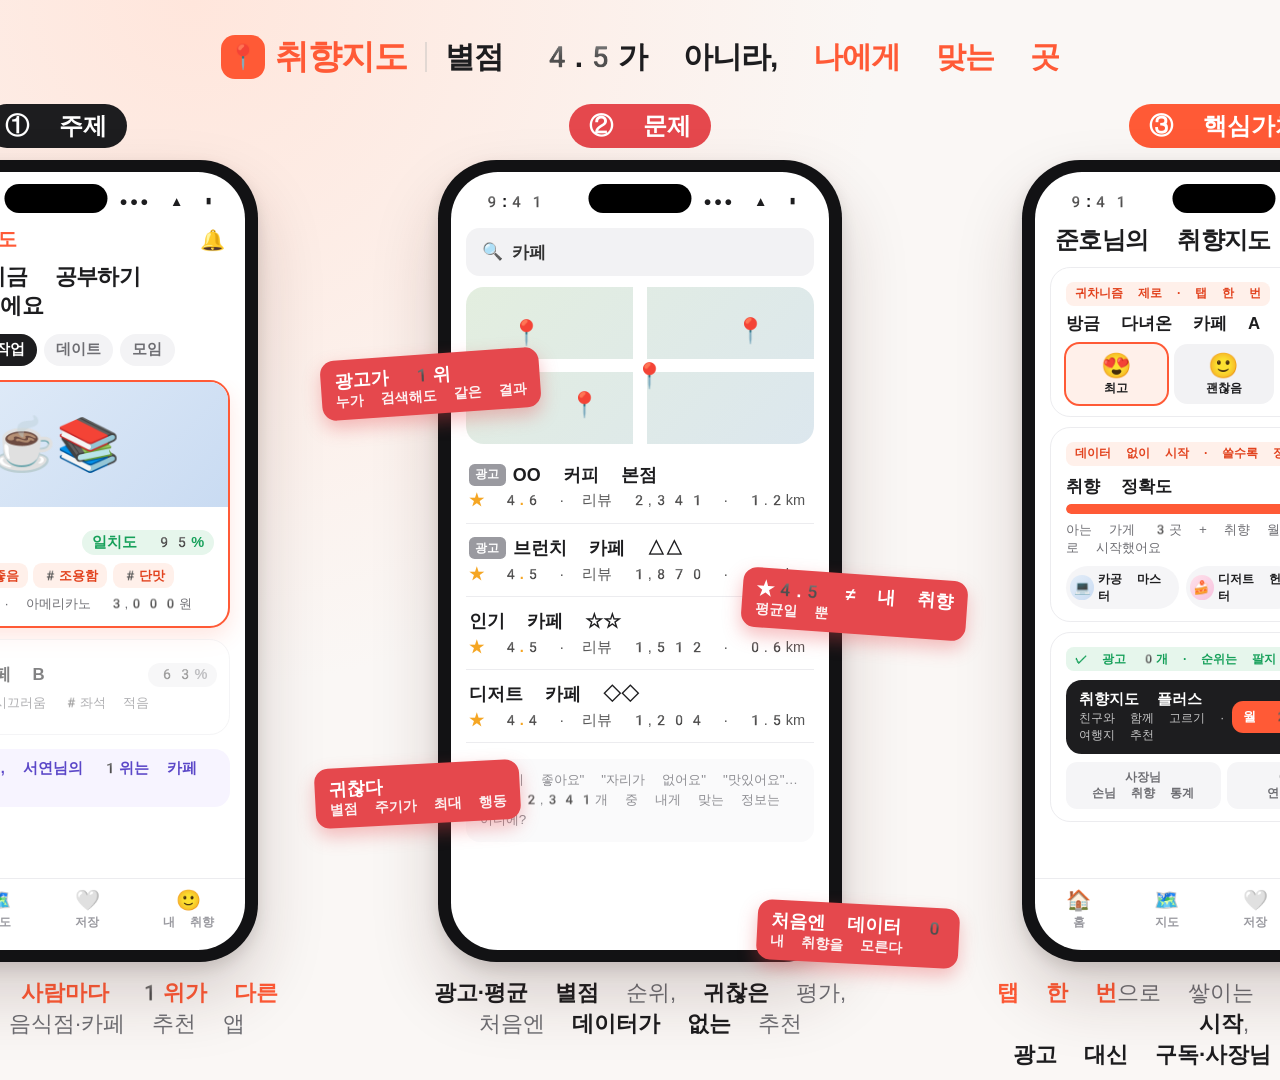
==== presentation/src/main.html @ f42784ca "Replace three slides with one three-phone image and a 2-3 minute script One image now shows topic, p" ====
<!doctype html>
<html lang="ko"><head><meta charset="utf-8"><link rel="stylesheet" href="style.css">
<style>
  .top { position: absolute; top: 34px; left: 0; right: 0; display: flex; justify-content: center; align-items: center; gap: 18px; }
  .top .logo { font-size: 34px; }
  .top .line { font-size: 30px; font-weight: 900; letter-spacing: -1px; }
  .top .line em { font-style: normal; color: var(--brand); }
  .top .sep { width: 2px; height: 30px; background: #E2D8D3; }

  .row { top: 104px; gap: 170px; }
  .col { width: 414px; }
  .label { font-size: 24px; font-weight: 900; margin-bottom: 12px; padding: 6px 20px; border-radius: 999px; background: var(--ink); color: #fff; }
  .label.p { background: var(--bad); }
  .label.v { background: var(--brand); }
  .zoom { zoom: 1.12; }
  .phone { height: 716px; }
  .caption { width: 460px; margin-top: 16px; font-size: 22px; }

  /* 문제: 기존 지도 앱 */
  .search { margin: 6px 14px 10px; background: #F2F2F4; border-radius: 12px; padding: 11px 14px; font-size: 15px; font-weight: 700; color: #333; display: flex; gap: 8px; }
  .map { height: 140px; margin: 0 14px; border-radius: 16px; background:
      linear-gradient(90deg, transparent 48%, #fff 48%, #fff 52%, transparent 52%),
      linear-gradient(0deg, transparent 46%, #fff 46%, #fff 54%, transparent 54%),
      linear-gradient(135deg, #E3EEDF, #DCE7EE); position: relative; }
  .pin { position: absolute; font-size: 22px; }
  .olist { padding: 6px 14px; }
  .oitem { padding: 11px 2px; border-bottom: 1px solid var(--line); }
  .oitem .n { font-size: 16px; font-weight: 700; display: flex; gap: 6px; align-items: center; }
  .ad { font-size: 11px; font-weight: 700; color: #fff; background: #9A9AA0; padding: 2px 6px; border-radius: 5px; }
  .star { font-size: 13px; color: #555; margin-top: 4px; }
  .star b { color: #F5A623; }
  .review { margin: 8px 14px 0; font-size: 12px; color: #8E8E93; font-weight: 500; line-height: 1.5; background: #FAFAFB; border-radius: 12px; padding: 10px 12px; }
  .sticker { font-size: 18px; padding: 9px 14px; white-space: nowrap; }
  .sticker .s { display: block; font-size: 14px; font-weight: 700; opacity: .92; }

  /* 주제: 홈 */
  .compare { margin-top: 2px; border-radius: 14px; background: #F7F4FF; padding: 9px 12px; font-size: 13px; font-weight: 700; color: #5B47C8; display: flex; gap: 8px; align-items: center; }

  /* 핵심가치 */
  .vtitle { padding: 2px 18px 10px; font-size: 21px; font-weight: 900; letter-spacing: -.5px; }
  .vbox { border: 1px solid var(--line); border-radius: 18px; padding: 11px 13px; }
  .vbox .k { display: inline-block; font-size: 11px; font-weight: 900; color: var(--brand-dark); background: var(--brand-soft); padding: 3px 8px; border-radius: 7px; }
  .vbox .k.g { color: var(--good); background: var(--good-soft); }
  .vbox .h { font-size: 15px; font-weight: 900; margin-top: 6px; }
  .react { display: flex; gap: 6px; margin-top: 8px; }
  .react div { flex: 1; background: #F2F2F4; border-radius: 12px; padding: 6px 0; text-align: center; font-size: 11px; font-weight: 700; }
  .react div .em { font-size: 22px; display: block; }
  .react div.hit { background: var(--brand-soft); outline: 2px solid var(--brand); }
  .accrow { display: flex; justify-content: space-between; align-items: baseline; }
  .accrow b { color: var(--brand); font-size: 18px; }
  .abar { height: 9px; border-radius: 9px; background: #F0F0F2; margin-top: 6px; overflow: hidden; }
  .abar i { display: block; height: 100%; width: 78%; background: var(--brand); border-radius: 9px; }
  .note { font-size: 12px; color: var(--sub); margin-top: 6px; font-weight: 500; }
  .badges { display: flex; gap: 6px; margin-top: 8px; }
  .badge { font-size: 11px; font-weight: 700; display: flex; align-items: center; gap: 4px; background: #F5F5F7; border-radius: 999px; padding: 4px 9px 4px 4px; }
  .badge .em { width: 22px; height: 22px; border-radius: 50%; display: grid; place-items: center; font-size: 12px; }
  .plus { display: flex; align-items: center; justify-content: space-between; margin-top: 8px; background: #1D1D1F; color: #fff; border-radius: 14px; padding: 9px 12px; }
  .plus .n { font-size: 13px; font-weight: 900; }
  .plus .d { font-size: 11px; opacity: .75; font-weight: 500; margin-top: 1px; }
  .plus .p { background: var(--brand); border-radius: 10px; padding: 6px 10px; font-size: 12px; font-weight: 900; white-space: nowrap; }
  .rev { display: flex; gap: 6px; margin-top: 7px; }
  .rev div { flex: 1; font-size: 11px; font-weight: 700; color: var(--sub); background: #F5F5F7; border-radius: 10px; padding: 6px 4px; text-align: center; line-height: 1.35; }
</style></head>
<body>
  <div class="top">
    <div class="logo"><div class="mark">📍</div>취향지도</div>
    <div class="sep"></div>
    <div class="line">별점 4.5가 아니라, <em>나에게 맞는 곳</em></div>
  </div>

  <div class="row">
    <!-- ① 주제 -->
    <div class="col">
      <div class="label">① 주제</div>
      <div class="zoom"><div class="phone"><div class="screen">
        <div class="island"></div>
        <div class="status"><span>9:41</span><span class="icons">●●● ▲ ▮</span></div>
        <div class="appbar">
          <div class="brandline"><span>📍 취향지도</span><span style="color:var(--ink)">🔔</span></div>
          <div class="greet">준호님, 지금 공부하기<br>좋은 곳이에요</div>
        </div>
        <div class="chips"><span class="chip">혼밥</span><span class="chip on">공부·작업</span><span class="chip">데이트</span><span class="chip">모임</span></div>
        <div class="body">
          <div class="card big">
            <div class="hero g-book"><span class="rank">1위</span><span class="emoji">☕📚</span></div>
            <div class="cbody">
              <div class="name">카페 A <span class="match">일치도 95%</span></div>
              <div class="tags"><span class="tag">#작업하기 좋음</span><span class="tag">#조용함</span><span class="tag">#단맛</span></div>
              <div class="meta">도보 10분 · 아메리카노 3,000원</div>
            </div>
          </div>
          <div class="card small dim"><div class="thumb g-pink"><span class="emoji">🍰</span></div>
            <div style="flex:1"><div class="name">카페 B <span class="match low">63%</span></div><div class="meta">#시끄러움 #좌석 적음</div></div></div>
          <div class="compare"><span class="emoji">💞</span>같은 동네, 서연님의 1위는 카페 B예요</div>
        </div>
        <div class="tabbar"><div class="on"><span class="ic">🏠</span>홈</div><div><span class="ic">🗺️</span>지도</div><div><span class="ic">🤍</span>저장</div><div><span class="ic">🙂</span>내 취향</div></div>
      </div></div></div>
      <div class="caption">같은 동네라도 <b class="hl">사람마다 1위가 다른</b><br>취향 맞춤 음식점·카페 추천 앱</div>
    </div>

    <!-- ② 문제 -->
    <div class="col">
      <div class="label p">② 문제</div>
      <div class="zoom"><div class="phone"><div class="screen">
        <div class="island"></div>
        <div class="status"><span>9:41</span><span class="icons">●●● ▲ ▮</span></div>
        <div class="search">🔍 <span>카페</span></div>
        <div class="map">
          <span class="pin" style="left:40px;top:28px">📍</span>
          <span class="pin" style="left:150px;top:66px">📍</span>
          <span class="pin" style="left:240px;top:26px">📍</span>
          <span class="pin" style="left:92px;top:92px">📍</span>
        </div>
        <div class="olist">
          <div class="oitem"><div class="n"><span class="ad">광고</span>OO 커피 본점</div><div class="star"><b>★ 4.6</b> · 리뷰 2,341 · 1.2km</div></div>
          <div class="oitem"><div class="n"><span class="ad">광고</span>브런치 카페 △△</div><div class="star"><b>★ 4.5</b> · 리뷰 1,870 · 0.9km</div></div>
          <div class="oitem"><div class="n">인기 카페 ☆☆</div><div class="star"><b>★ 4.5</b> · 리뷰 1,512 · 0.6km</div></div>
          <div class="oitem"><div class="n">디저트 카페 ◇◇</div><div class="star"><b>★ 4.4</b> · 리뷰 1,204 · 1.5km</div></div>
        </div>
        <div class="review">"분위기 좋아요" "자리가 없어요" "맛있어요"…<br>리뷰 2,341개 중 내게 맞는 정보는 어디에?</div>
      </div></div></div>
      <div class="sticker" style="top:250px; left:-112px; transform: rotate(-4deg);">광고가 1위<span class="s">누가 검색해도 같은 결과</span></div>
      <div class="sticker" style="top:470px; right:-120px; transform: rotate(4deg);">★4.5 ≠ 내 취향<span class="s">평균일 뿐</span></div>
      <div class="sticker" style="top:660px; left:-118px; transform: rotate(-3deg);">귀찮다<span class="s">별점 주기가 최대 행동</span></div>
      <div class="sticker" style="top:800px; right:-112px; transform: rotate(3deg);">처음엔 데이터 0<span class="s">내 취향을 모른다</span></div>
      <div class="caption"><b>광고·평균 별점</b> 순위, <b>귀찮은</b> 평가,<br>처음엔 <b>데이터가 없는</b> 추천</div>
    </div>

    <!-- ③ 핵심가치 -->
    <div class="col">
      <div class="label v">③ 핵심가치</div>
      <div class="zoom"><div class="phone"><div class="screen">
        <div class="island"></div>
        <div class="status"><span>9:41</span><span class="icons">●●● ▲ ▮</span></div>
        <div class="vtitle">준호님의 취향지도</div>
        <div class="body" style="gap:9px">
          <div class="vbox">
            <span class="k">귀차니즘 제로 · 탭 한 번</span>
            <div class="h">방금 다녀온 카페 A 어땠어요?</div>
            <div class="react"><div class="hit"><span class="em emoji">😍</span>최고</div><div><span class="em emoji">🙂</span>괜찮음</div><div><span class="em emoji">😕</span>별로</div></div>
          </div>
          <div class="vbox">
            <span class="k">데이터 없이 시작 · 쓸수록 정확</span>
            <div class="accrow h">취향 정확도 <b>78%</b></div>
            <div class="abar"><i></i></div>
            <div class="note">아는 가게 3곳 + 취향 월드컵 30초로 시작했어요</div>
            <div class="badges">
              <span class="badge"><span class="em g-book emoji">💻</span>카공 마스터</span>
              <span class="badge"><span class="em g-pink emoji">🍰</span>디저트 헌터</span>
              <span class="badge"><span class="em g-green emoji">🧭</span>개척자</span>
            </div>
          </div>
          <div class="vbox">
            <span class="k g">✓ 광고 0개 · 순위는 팔지 않아요</span>
            <div class="plus">
              <div><div class="n">취향지도 플러스</div><div class="d">친구와 함께 고르기 · 여행지 추천</div></div>
              <div class="p">월 2,900원</div>
            </div>
            <div class="rev"><div>사장님<br>손님 취향 통계</div><div>예약·배달<br>연결 수수료</div></div>
          </div>
        </div>
        <div class="tabbar"><div><span class="ic">🏠</span>홈</div><div><span class="ic">🗺️</span>지도</div><div><span class="ic">🤍</span>저장</div><div class="on"><span class="ic">🙂</span>내 취향</div></div>
      </div></div></div>
      <div class="caption"><b class="hl">탭 한 번</b>으로 쌓이는 취향, <b>3곳으로 시작</b>,<br><b>광고 대신 구독·사장님 통계</b>로 운영</div>
    </div>
  </div>
</body></html>
---- presentation/src/style.css ----
@font-face { font-family: 'KR'; font-weight: 400; src: url('fonts/NotoSansKR-400.ttf'); }
@font-face { font-family: 'KR'; font-weight: 500; src: url('fonts/NotoSansKR-500.ttf'); }
@font-face { font-family: 'KR'; font-weight: 700; src: url('fonts/NotoSansKR-700.ttf'); }
@font-face { font-family: 'KR'; font-weight: 900; src: url('fonts/NotoSansKR-900.ttf'); }

:root {
  --brand: #FF5A36;
  --brand-dark: #E2431F;
  --brand-soft: #FFF0EA;
  --ink: #1D1D1F;
  --sub: #6E6E73;
  --line: #ECECEF;
  --good: #16A05A;
  --good-soft: #E6F6EC;
  --bad: #E5484D;
}

* { box-sizing: border-box; margin: 0; padding: 0; }
body {
  width: 1920px; height: 1080px; overflow: hidden;
  font-family: 'KR', 'Noto Color Emoji', sans-serif;
  color: var(--ink);
  background: radial-gradient(circle at 15% 0%, #FFE6DC 0, #FAF7F5 45%) , #FAF7F5;
}
.emoji { font-family: 'Noto Color Emoji'; }

/* ---------- slide header ---------- */
.head { position: absolute; left: 80px; right: 80px; top: 44px; display: flex; justify-content: space-between; align-items: flex-start; }
.kicker { display: inline-block; font-size: 22px; font-weight: 700; color: var(--brand); background: var(--brand-soft); padding: 6px 16px; border-radius: 999px; }
.title { font-size: 50px; font-weight: 900; letter-spacing: -1.5px; margin-top: 12px; }
.title em { font-style: normal; color: var(--brand); }
.subtitle { font-size: 24px; color: var(--sub); margin-top: 6px; font-weight: 500; }
.logo { display: flex; align-items: center; gap: 10px; font-size: 30px; font-weight: 900; color: var(--brand); letter-spacing: -1px; }
.logo .mark { width: 44px; height: 44px; border-radius: 14px; background: var(--brand); color: #fff; display: grid; place-items: center; font-size: 24px; }

/* ---------- layout ---------- */
.row { position: absolute; left: 0; right: 0; top: 232px; display: flex; justify-content: center; gap: 150px; }
.col { position: relative; width: 360px; display: flex; flex-direction: column; align-items: center; }
.who { font-size: 22px; font-weight: 700; margin-bottom: 12px; color: var(--ink); display: flex; gap: 8px; align-items: center; }
.who .num { width: 32px; height: 32px; border-radius: 50%; background: var(--ink); color: #fff; display: grid; place-items: center; font-size: 18px; }
.caption { margin-top: 18px; width: 430px; text-align: center; font-size: 22px; line-height: 1.4; font-weight: 500; color: var(--sub); }
.caption b { color: var(--ink); font-weight: 900; }
.caption b.hl { color: var(--brand); }

/* ---------- phone frame ---------- */
.phone { width: 360px; height: 700px; border-radius: 52px; background: #121214; padding: 11px; box-shadow: 0 30px 60px rgba(60, 30, 20, .18), 0 6px 14px rgba(0,0,0,.12); position: relative; }
.screen { width: 100%; height: 100%; border-radius: 42px; overflow: hidden; background: #fff; position: relative; display: flex; flex-direction: column; }
.island { position: absolute; top: 10px; left: 50%; transform: translateX(-50%); width: 92px; height: 26px; border-radius: 20px; background: #000; z-index: 10; }
.status { height: 44px; flex: none; display: flex; justify-content: space-between; align-items: center; padding: 8px 28px 0; font-size: 14px; font-weight: 700; }
.status .icons { font-size: 12px; letter-spacing: 2px; }

/* ---------- app chrome ---------- */
.appbar { padding: 4px 18px 12px; flex: none; }
.appbar .brandline { display: flex; justify-content: space-between; align-items: center; font-weight: 900; color: var(--brand); font-size: 18px; }
.appbar .greet { font-size: 20px; font-weight: 900; margin-top: 8px; letter-spacing: -.5px; line-height: 1.3; }
.chips { display: flex; gap: 6px; padding: 0 18px 12px; flex: none; }
.chip { font-size: 13px; font-weight: 700; padding: 6px 11px; border-radius: 999px; background: #F3F3F5; color: var(--sub); white-space: nowrap; }
.chip.on { background: var(--ink); color: #fff; }
.body { flex: 1; overflow: hidden; padding: 0 14px; display: flex; flex-direction: column; gap: 10px; }
.tabbar { flex: none; height: 64px; border-top: 1px solid var(--line); display: flex; justify-content: space-around; align-items: center; font-size: 11px; color: #9A9AA0; font-weight: 700; padding-bottom: 8px; }
.tabbar div { display: flex; flex-direction: column; align-items: center; gap: 2px; }
.tabbar .ic { font-size: 18px; }
.tabbar .on { color: var(--brand); }

/* ---------- cards ---------- */
.card { border: 1px solid var(--line); border-radius: 18px; padding: 10px; display: flex; gap: 10px; background: #fff; align-items: center; }
.card.big { flex-direction: column; align-items: stretch; padding: 0; overflow: hidden; border: 2px solid var(--brand); box-shadow: 0 8px 20px rgba(255, 90, 54, .15); }
.thumb { width: 64px; height: 64px; border-radius: 14px; display: grid; place-items: center; font-size: 30px; flex: none; }
.hero { height: 112px; display: grid; place-items: center; font-size: 46px; position: relative; }
.rank { position: absolute; left: 10px; top: 10px; background: var(--brand); color: #fff; font-size: 13px; font-weight: 900; padding: 4px 10px; border-radius: 999px; }
.cbody { padding: 10px 12px 12px; }
.name { font-size: 17px; font-weight: 900; display: flex; justify-content: space-between; align-items: center; }
.match { font-size: 13px; font-weight: 900; color: var(--good); background: var(--good-soft); padding: 3px 9px; border-radius: 999px; }
.match.low { color: #8E8E93; background: #F2F2F4; }
.tags { display: flex; flex-wrap: wrap; gap: 5px; margin-top: 7px; }
.tag { font-size: 12px; font-weight: 700; color: var(--brand-dark); background: var(--brand-soft); padding: 3px 8px; border-radius: 8px; }
.tag.gray { color: #8E8E93; background: #F2F2F4; }
.meta { font-size: 12px; color: var(--sub); margin-top: 6px; font-weight: 500; }
.small .name { font-size: 15px; }
.dim { opacity: .55; }

.g-cafe { background: linear-gradient(135deg, #F6E7D3, #E9CFAF); }
.g-book { background: linear-gradient(135deg, #E4EEF9, #C9DBF2); }
.g-pink { background: linear-gradient(135deg, #FFE1EA, #F7C3E0); }
.g-sun { background: linear-gradient(135deg, #FFD9B8, #F5A3A8); }
.g-green { background: linear-gradient(135deg, #DDF3E2, #BCE6C8); }
.g-yellow { background: linear-gradient(135deg, #FFF3C4, #FFE08A); }
.g-red { background: linear-gradient(135deg, #FFE0D6, #FFB9A3); }
.g-purple { background: linear-gradient(135deg, #E9E3FF, #CFC3FF); }

/* callout sticker */
.sticker { position: absolute; z-index: 20; background: var(--bad); color: #fff; font-weight: 900; font-size: 17px; padding: 10px 14px; border-radius: 14px; box-shadow: 0 8px 18px rgba(229, 72, 77, .35); line-height: 1.3; }
.sticker.green { background: var(--good); box-shadow: 0 8px 18px rgba(22, 160, 90, .35); }
.sticker.brand { background: var(--brand); box-shadow: 0 8px 18px rgba(255, 90, 54, .35); }
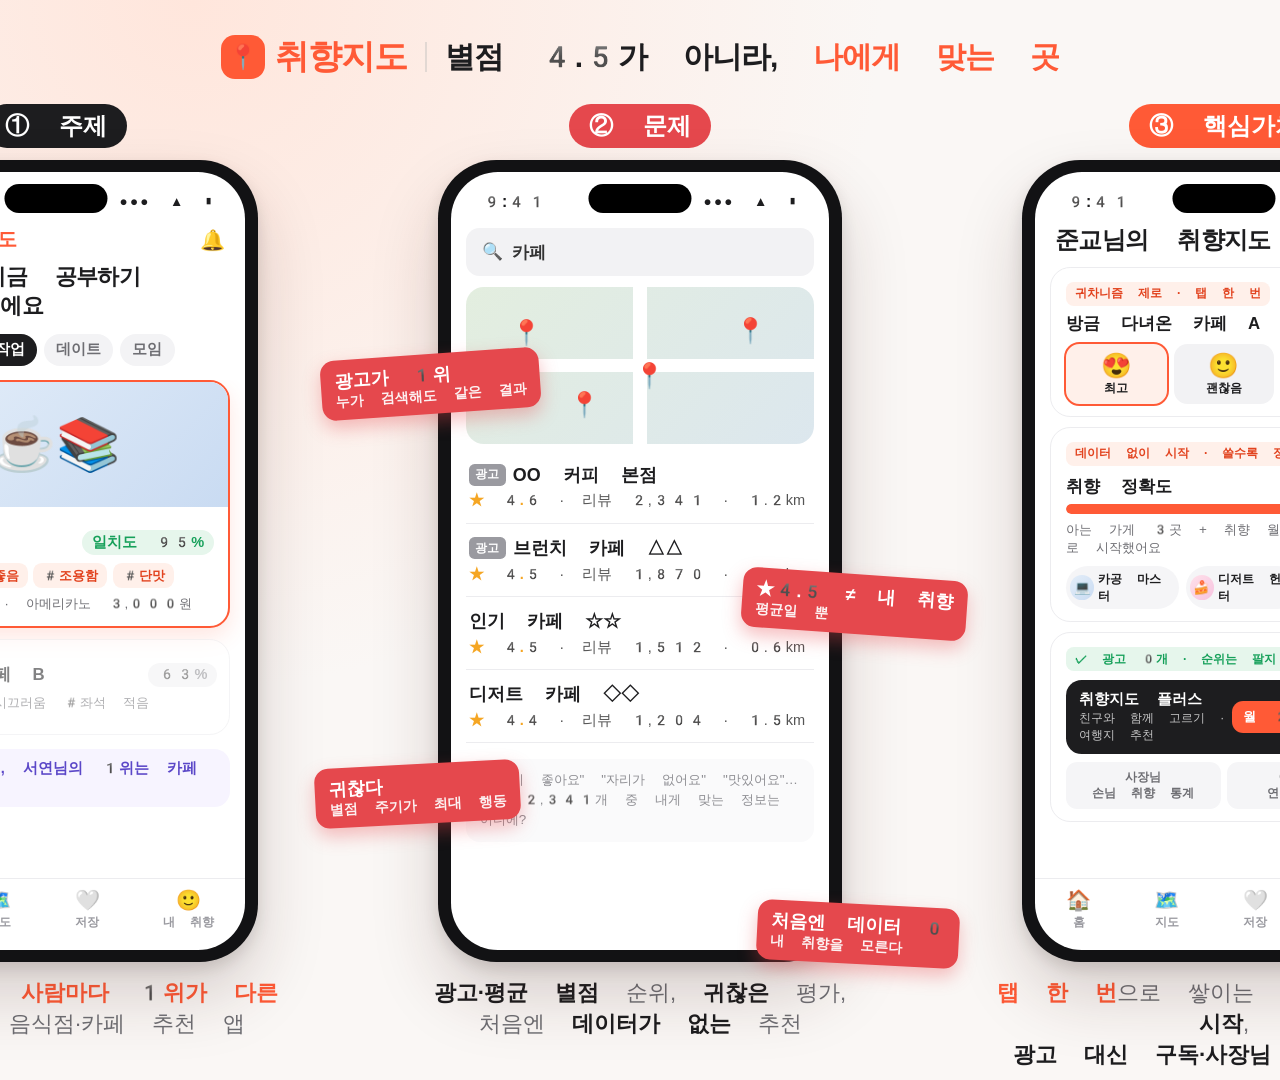
==== commit de48b269: "Rename persona to 준교 in presentation image and script Co-Authored-By: Claude Opus 5.5 <noreply@anthr" ====
--- a/presentation/src/main.html
+++ b/presentation/src/main.html
@@ -77,7 +77,7 @@
         <div class="status"><span>9:41</span><span class="icons">●●● ▲ ▮</span></div>
         <div class="appbar">
           <div class="brandline"><span>📍 취향지도</span><span style="color:var(--ink)">🔔</span></div>
-          <div class="greet">준호님, 지금 공부하기<br>좋은 곳이에요</div>
+          <div class="greet">준교님, 지금 공부하기<br>좋은 곳이에요</div>
         </div>
         <div class="chips"><span class="chip">혼밥</span><span class="chip on">공부·작업</span><span class="chip">데이트</span><span class="chip">모임</span></div>
         <div class="body">
@@ -132,7 +132,7 @@
       <div class="zoom"><div class="phone"><div class="screen">
         <div class="island"></div>
         <div class="status"><span>9:41</span><span class="icons">●●● ▲ ▮</span></div>
-        <div class="vtitle">준호님의 취향지도</div>
+        <div class="vtitle">준교님의 취향지도</div>
         <div class="body" style="gap:9px">
           <div class="vbox">
             <span class="k">귀차니즘 제로 · 탭 한 번</span>
